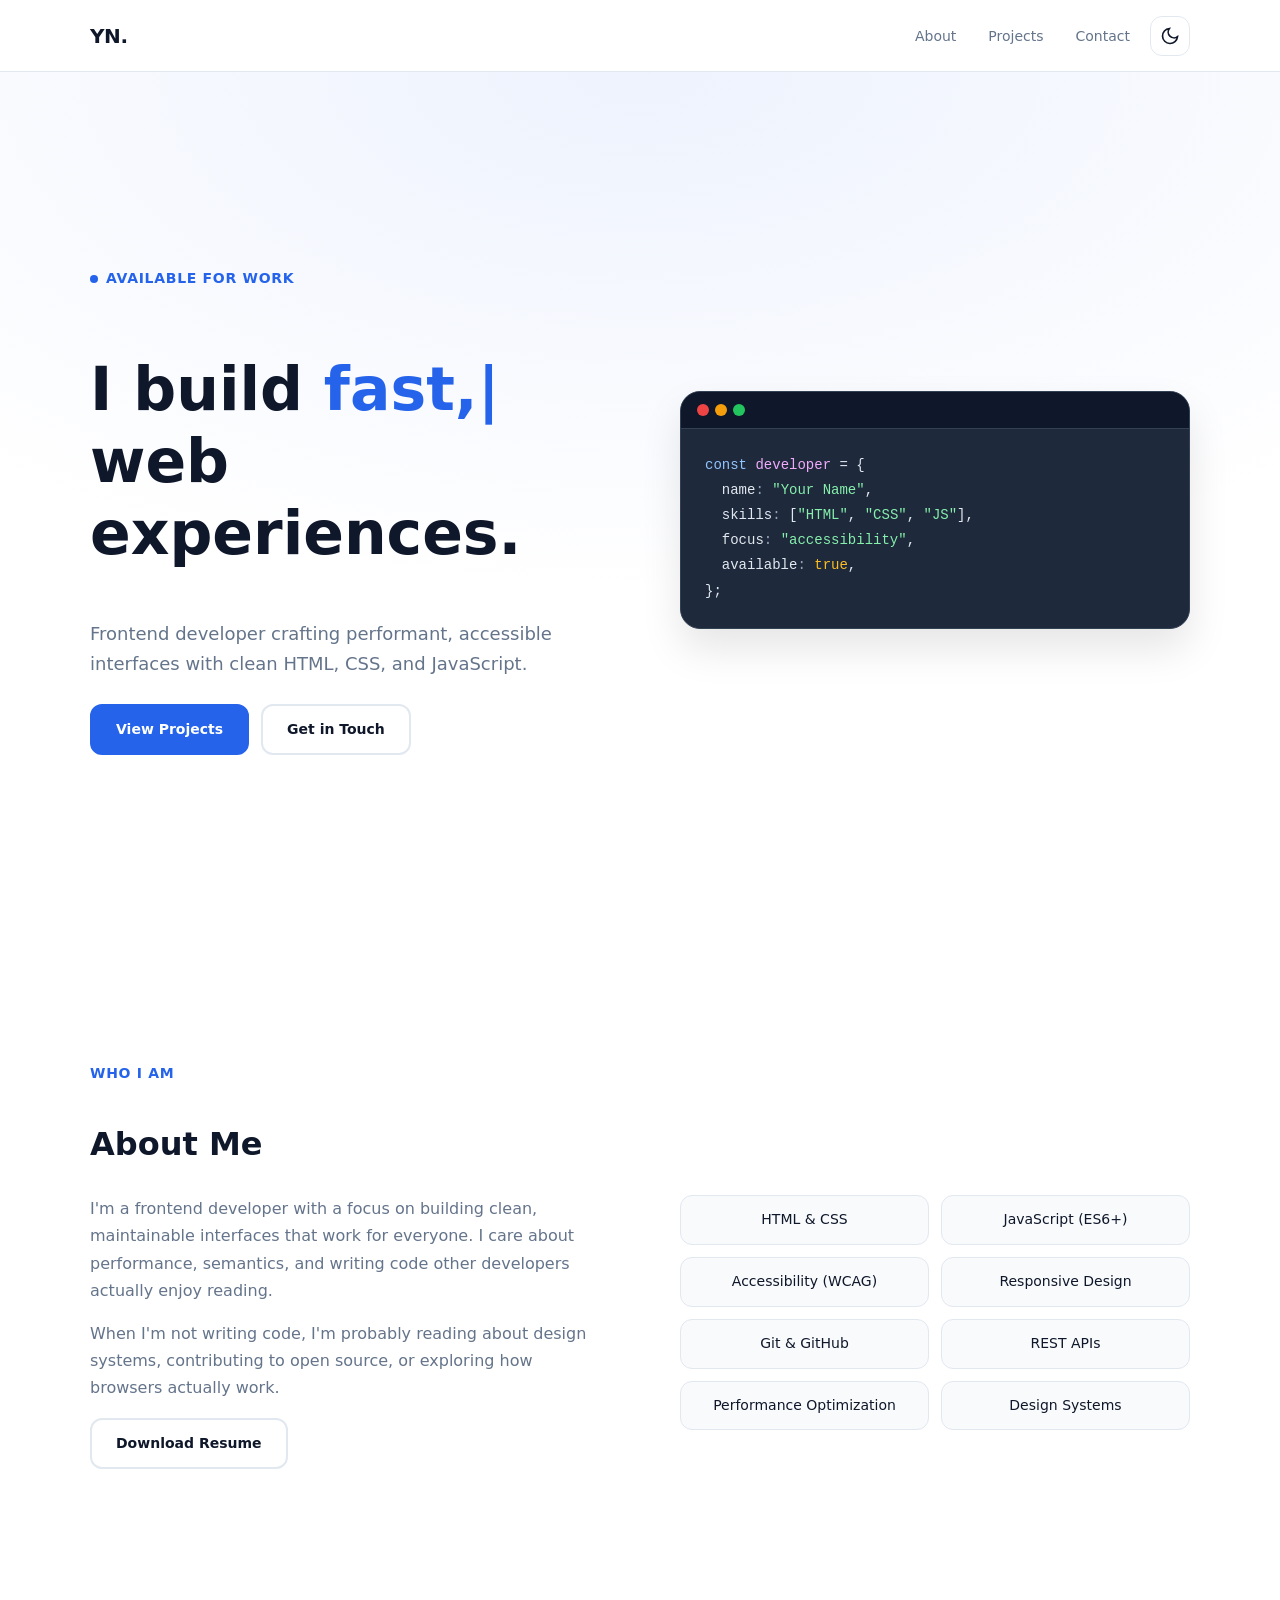
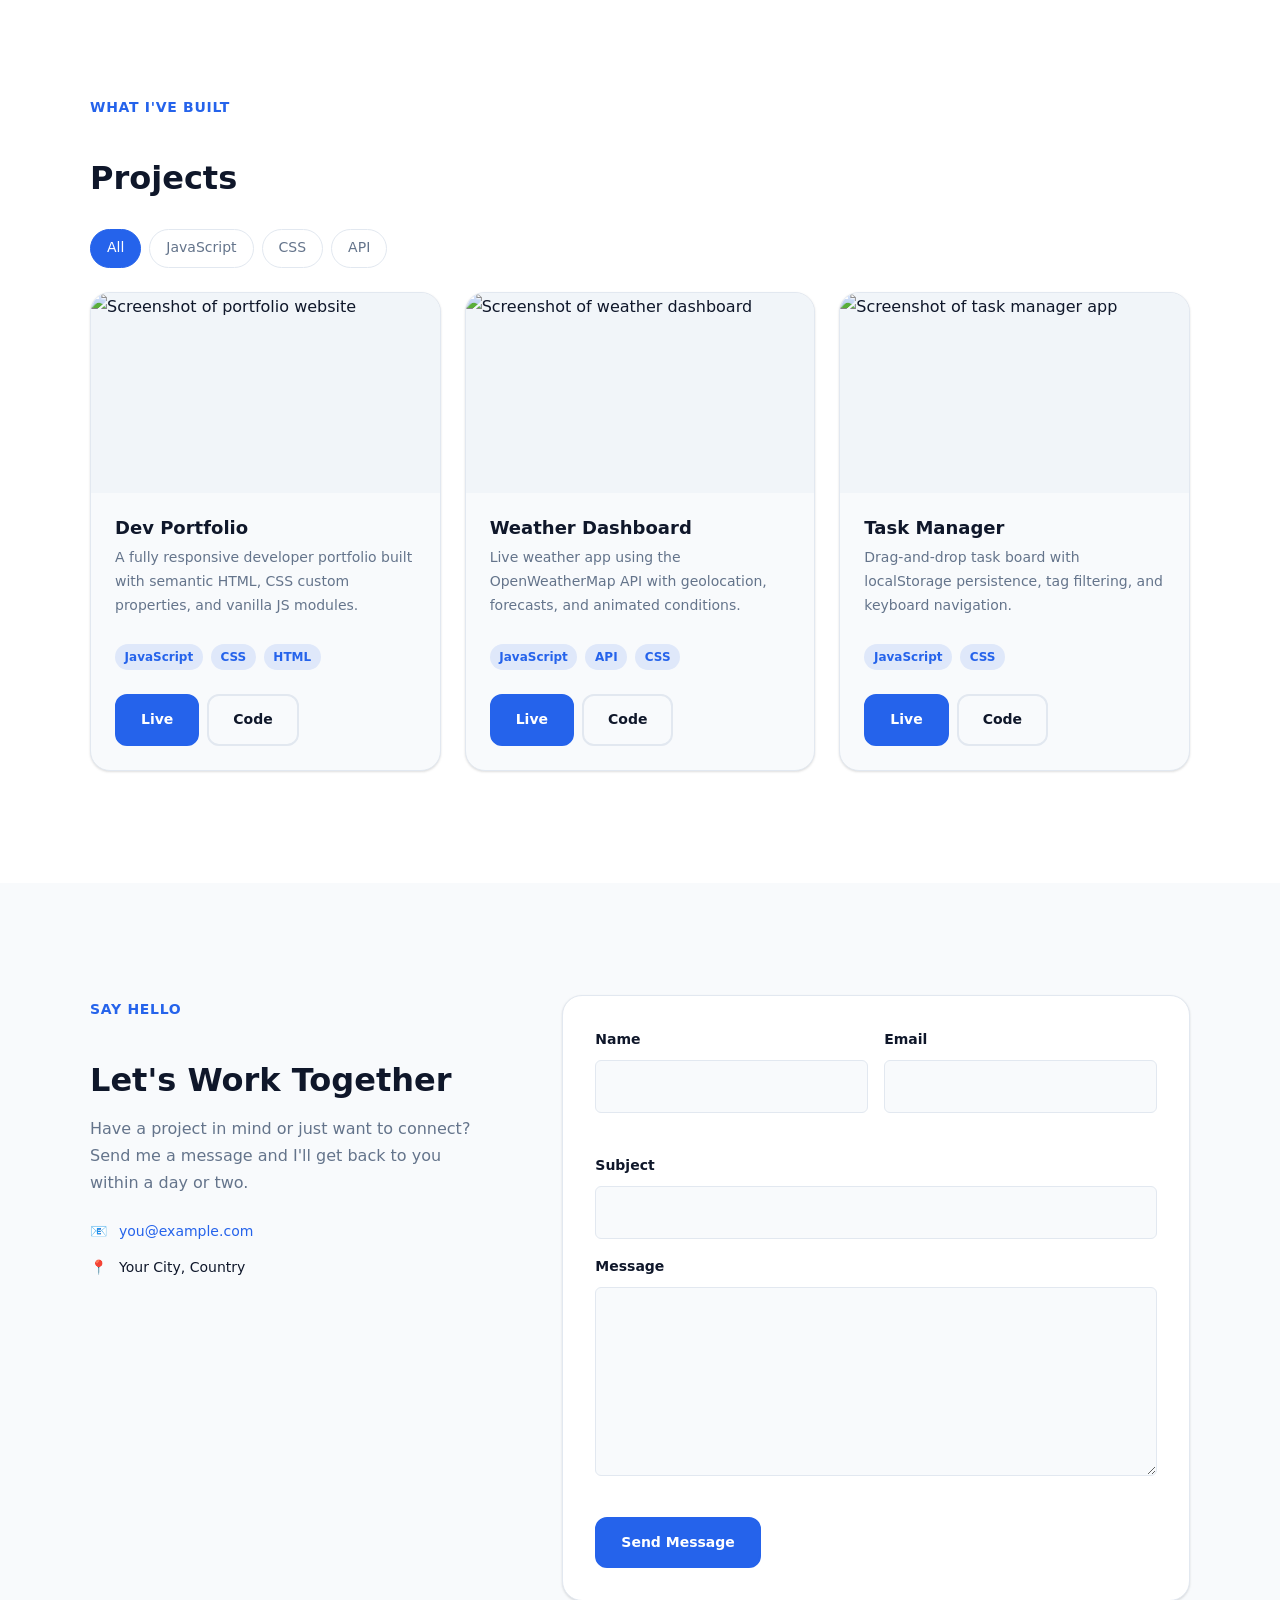
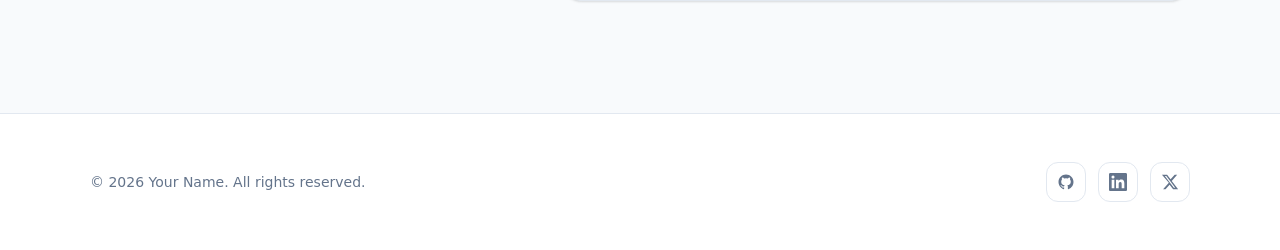
==== 01portfolio/index.html @ 72787cc3 "feat: add initial portfolio structure with layout, utilities, and components styles - Created layout" ====
<!doctype html>
<html lang="en" data-theme="light">
  <head>
    <meta charset="UTF-8" />
    <meta name="viewport" content="width=device-width, initial-scale=1.0" />

    <!-- SEO -->
    <title>Your Name | Frontend Developer</title>
    <meta
      name="description"
      content="Frontend developer portfolio — clean, accessible, and performant web experiences."
    />
    <link rel="canonical" href="[yourdomain.com](https://yourdomain.com)" />

    <!-- Open Graph -->
    <meta property="og:title" content="Your Name | Frontend Developer" />
    <meta
      property="og:description"
      content="Frontend developer building clean, fast, accessible interfaces."
    />
    <meta
      property="og:image"
      content="[yourdomain.com](https://yourdomain.com/assets/images/og-cover.jpg)"
    />
    <meta
      property="og:url"
      content="[yourdomain.com](https://yourdomain.com)"
    />
    <meta property="og:type" content="website" />

    <!-- Twitter Card -->
    <meta name="twitter:card" content="summary_large_image" />
    <meta name="twitter:creator" content="@yourhandle" />

    <!-- Performance -->
    <link
      rel="preconnect"
      href="[fonts.googleapis.com](https://fonts.googleapis.com)"
    />
    <link
      rel="preconnect"
      href="[fonts.gstatic.com](https://fonts.gstatic.com)"
      crossorigin
    />
    <link
      href="[fonts.googleapis.com](https://fonts.googleapis.com/css2?family=Inter:wght@400;500;600;700&display=swap)"
      rel="stylesheet"
    />

    <!-- Styles -->
    <link rel="stylesheet" href="css/base.css" />
    <link rel="stylesheet" href="css/layout.css" />
    <link rel="stylesheet" href="css/components.css" />
    <link rel="stylesheet" href="css/utilities.css" />
  </head>

  <body>
    <!-- Skip Link -->
    <a class="skip-link" href="#main-content">Skip to main content</a>

    <!-- ─── HEADER ─────────────────────────── -->
    <header class="site-header" id="site-header">
      <div class="container header-inner">
        <a href="#hero" class="logo" aria-label="Back to top">YN.</a>

        <nav class="site-nav" aria-label="Primary navigation">
          <ul id="nav-menu" class="nav-menu" role="list">
            <li><a href="#about" class="nav-link">About</a></li>
            <li><a href="#projects" class="nav-link">Projects</a></li>
            <li><a href="#contact" class="nav-link">Contact</a></li>
          </ul>

          <button
            id="theme-toggle"
            class="icon-btn"
            type="button"
            aria-label="Switch to dark mode"
            aria-pressed="false"
          >
            <svg
              class="icon icon-moon"
              aria-hidden="true"
              viewBox="0 0 24 24"
              fill="none"
              stroke="currentColor"
              stroke-width="2"
            >
              <path d="M21 12.79A9 9 0 1 1 11.21 3 7 7 0 0 0 21 12.79z" />
            </svg>
            <svg
              class="icon icon-sun"
              aria-hidden="true"
              viewBox="0 0 24 24"
              fill="none"
              stroke="currentColor"
              stroke-width="2"
            >
              <circle cx="12" cy="12" r="5" />
              <line x1="12" y1="1" x2="12" y2="3" />
              <line x1="12" y1="21" x2="12" y2="23" />
              <line x1="4.22" y1="4.22" x2="5.64" y2="5.64" />
              <line x1="18.36" y1="18.36" x2="19.78" y2="19.78" />
              <line x1="1" y1="12" x2="3" y2="12" />
              <line x1="21" y1="12" x2="23" y2="12" />
              <line x1="4.22" y1="19.78" x2="5.64" y2="18.36" />
              <line x1="18.36" y1="5.64" x2="19.78" y2="4.22" />
            </svg>
          </button>

          <button
            class="nav-toggle icon-btn"
            id="nav-toggle"
            type="button"
            aria-expanded="false"
            aria-controls="nav-drawer"
            aria-label="Open menu"
          >
            <svg
              class="icon"
              aria-hidden="true"
              viewBox="0 0 24 24"
              fill="none"
              stroke="currentColor"
              stroke-width="2"
            >
              <line x1="3" y1="6" x2="21" y2="6" />
              <line x1="3" y1="12" x2="21" y2="12" />
              <line x1="3" y1="18" x2="21" y2="18" />
            </svg>
          </button>
        </nav>
      </div>
    </header>

    <!-- Mobile nav drawer -->
    <div
      id="nav-drawer"
      class="nav-drawer"
      aria-hidden="true"
      role="dialog"
      aria-label="Mobile navigation"
    >
      <nav>
        <ul role="list">
          <li><a href="#about" class="drawer-link">About</a></li>
          <li><a href="#projects" class="drawer-link">Projects</a></li>
          <li><a href="#contact" class="drawer-link">Contact</a></li>
        </ul>
      </nav>
    </div>
    <div class="nav-overlay" id="nav-overlay" aria-hidden="true"></div>

    <!-- ─── MAIN ──────────────────────────── -->
    <main id="main-content">
      <!-- HERO -->
      <section id="hero" class="hero section" aria-labelledby="hero-title">
        <div class="container hero-layout">
          <div class="hero-text">
            <p class="eyebrow reveal">Available for work</p>
            <h1 id="hero-title" class="reveal">
              I build
              <span
                class="typewriter"
                aria-label="fast, accessible, beautiful"
              ></span>
              <br />web experiences.
            </h1>
            <p class="hero-sub reveal">
              Frontend developer crafting performant, accessible interfaces with
              clean HTML, CSS, and JavaScript.
            </p>
            <div class="hero-actions reveal">
              <a href="#projects" class="button">View Projects</a>
              <a href="#contact" class="button button-ghost">Get in Touch</a>
            </div>
          </div>
          <div class="hero-visual reveal" aria-hidden="true">
            <div class="code-card">
              <div class="code-card-dots">
                <span></span><span></span><span></span>
              </div>
              <pre><code><span class="c-key">const</span> <span class="c-var">developer</span> = {
  name<span class="c-punc">:</span> <span class="c-str">"Your Name"</span>,
  skills<span class="c-punc">:</span> [<span class="c-str">"HTML"</span>, <span class="c-str">"CSS"</span>, <span class="c-str">"JS"</span>],
  focus<span class="c-punc">:</span> <span class="c-str">"accessibility"</span>,
  available<span class="c-punc">:</span> <span class="c-bool">true</span>,
};</code></pre>
            </div>
          </div>
        </div>
      </section>

      <!-- ABOUT -->
      <section id="about" class="section about" aria-labelledby="about-title">
        <div class="container">
          <p class="section-eyebrow reveal">Who I am</p>
          <h2 id="about-title" class="reveal">About Me</h2>
          <div class="about-grid">
            <div class="about-bio reveal">
              <p>
                I'm a frontend developer with a focus on building clean,
                maintainable interfaces that work for everyone. I care about
                performance, semantics, and writing code other developers
                actually enjoy reading.
              </p>
              <p>
                When I'm not writing code, I'm probably reading about design
                systems, contributing to open source, or exploring how browsers
                actually work.
              </p>
              <a href="assets/resume.pdf" class="button button-ghost" download>
                Download Resume
              </a>
            </div>
            <ul class="skills-list reveal" aria-label="Skills">
              <li class="skill-item">HTML &amp; CSS</li>
              <li class="skill-item">JavaScript (ES6+)</li>
              <li class="skill-item">Accessibility (WCAG)</li>
              <li class="skill-item">Responsive Design</li>
              <li class="skill-item">Git &amp; GitHub</li>
              <li class="skill-item">REST APIs</li>
              <li class="skill-item">Performance Optimization</li>
              <li class="skill-item">Design Systems</li>
            </ul>
          </div>
        </div>
      </section>

      <!-- PROJECTS -->
      <section id="projects" class="section" aria-labelledby="projects-title">
        <div class="container">
          <p class="section-eyebrow reveal">What I've built</p>
          <h2 id="projects-title" class="reveal">Projects</h2>

          <!-- Filter bar -->
          <div
            class="filter-bar reveal"
            role="group"
            aria-label="Filter projects by technology"
          >
            <button class="filter-btn active" data-filter="all" type="button">
              All
            </button>
            <button class="filter-btn" data-filter="JavaScript" type="button">
              JavaScript
            </button>
            <button class="filter-btn" data-filter="CSS" type="button">
              CSS
            </button>
            <button class="filter-btn" data-filter="API" type="button">
              API
            </button>
          </div>

          <div
            id="projects-grid"
            class="projects-grid"
            role="list"
            aria-live="polite"
            aria-label="Projects list"
          ></div>
        </div>
      </section>

      <!-- CONTACT -->
      <section
        id="contact"
        class="section contact-section"
        aria-labelledby="contact-title"
      >
        <div class="container contact-grid">
          <div class="contact-intro reveal">
            <p class="section-eyebrow">Say hello</p>
            <h2 id="contact-title">Let's Work Together</h2>
            <p>
              Have a project in mind or just want to connect? Send me a message
              and I'll get back to you within a day or two.
            </p>
            <ul class="contact-details" aria-label="Contact information">
              <li>
                <span aria-hidden="true">📧</span>
                <a href="mailto:you@example.com">you@example.com</a>
              </li>
              <li>
                <span aria-hidden="true">📍</span>
                <span>Your City, Country</span>
              </li>
            </ul>
          </div>

          <form
            id="contact-form"
            class="contact-form reveal"
            novalidate
            aria-label="Send a message"
          >
            <div
              id="form-status"
              class="form-status"
              role="alert"
              aria-live="polite"
              aria-atomic="true"
            ></div>

            <div class="form-row">
              <div class="form-group">
                <label for="name">Name</label>
                <input
                  id="name"
                  name="name"
                  type="text"
                  autocomplete="name"
                  required
                  aria-required="true"
                  aria-describedby="name-error"
                />
                <span
                  class="field-error"
                  id="name-error"
                  aria-live="polite"
                ></span>
              </div>

              <div class="form-group">
                <label for="email">Email</label>
                <input
                  id="email"
                  name="email"
                  type="email"
                  autocomplete="email"
                  required
                  aria-required="true"
                  aria-describedby="email-error"
                />
                <span
                  class="field-error"
                  id="email-error"
                  aria-live="polite"
                ></span>
              </div>
            </div>

            <div class="form-group">
              <label for="subject">Subject</label>
              <input id="subject" name="subject" type="text" />
            </div>

            <div class="form-group">
              <label for="message">Message</label>
              <textarea
                id="message"
                name="message"
                rows="6"
                required
                aria-required="true"
                aria-describedby="message-error"
              ></textarea>
              <span
                class="field-error"
                id="message-error"
                aria-live="polite"
              ></span>
            </div>

            <button type="submit" class="button submit-btn">
              <span class="btn-label">Send Message</span>
              <span class="btn-loading" aria-hidden="true">Sending…</span>
            </button>
          </form>
        </div>
      </section>
    </main>

    <!-- ─── FOOTER ─────────────────────────── -->
    <footer class="site-footer">
      <div class="container footer-inner">
        <p class="footer-copy">
          &copy; <span id="year"></span> Your Name. All rights reserved.
        </p>
        <ul class="social-links" role="list" aria-label="Social links">
          <li>
            <a
              href="[github.com](https://github.com/yourname)"
              target="_blank"
              rel="noopener noreferrer"
              aria-label="GitHub profile"
            >
              <svg aria-hidden="true" viewBox="0 0 24 24" fill="currentColor">
                <path
                  d="M12 2C6.477 2 2 6.484 2 12.017c0 4.425 2.865 8.18 6.839 9.504.5.092.682-.217.682-.483 0-.237-.008-.868-.013-1.703-2.782.605-3.369-1.343-3.369-1.343-.454-1.158-1.11-1.466-1.11-1.466-.908-.62.069-.608.069-.608 1.003.07 1.531 1.032 1.531 1.032.892 1.53 2.341 1.088 2.91.832.092-.647.35-1.088.636-1.338-2.22-.253-4.555-1.113-4.555-4.951 0-1.093.39-1.988 1.029-2.688-.103-.253-.446-1.272.098-2.65 0 0 .84-.27 2.75 1.026A9.564 9.564 0 0 1 12 6.844a9.59 9.59 0 0 1 2.504.337c1.909-1.296 2.747-1.027 2.747-1.027.546 1.379.202 2.398.1 2.651.64.7 1.028 1.595 1.028 2.688 0 3.848-2.339 4.695-4.566 4.943.359.309.678.92.678 1.855 0 1.338-.012 2.419-.012 2.747 0 .268.18.58.688.482A10.02 10.02 0 0 0 22 12.017C22 6.484 17.522 2 12 2z"
                />
              </svg>
            </a>
          </li>
          <li>
            <a
              href="[linkedin.com](https://linkedin.com/in/yourname)"
              target="_blank"
              rel="noopener noreferrer"
              aria-label="LinkedIn profile"
            >
              <svg aria-hidden="true" viewBox="0 0 24 24" fill="currentColor">
                <path
                  d="M20.447 20.452h-3.554v-5.569c0-1.328-.027-3.037-1.852-3.037-1.853 0-2.136 1.445-2.136 2.939v5.667H9.351V9h3.414v1.561h.046c.477-.9 1.637-1.85 3.37-1.85 3.601 0 4.267 2.37 4.267 5.455v6.286zM5.337 7.433a2.062 2.062 0 0 1-2.063-2.065 2.064 2.064 0 1 1 2.063 2.065zm1.782 13.019H3.555V9h3.564v11.452zM22.225 0H1.771C.792 0 0 .774 0 1.729v20.542C0 23.227.792 24 1.771 24h20.451C23.2 24 24 23.227 24 22.271V1.729C24 .774 23.2 0 22.222 0h.003z"
                />
              </svg>
            </a>
          </li>
          <li>
            <a
              href="[twitter.com](https://twitter.com/yourhandle)"
              target="_blank"
              rel="noopener noreferrer"
              aria-label="Twitter profile"
            >
              <svg aria-hidden="true" viewBox="0 0 24 24" fill="currentColor">
                <path
                  d="M18.244 2.25h3.308l-7.227 8.26 8.502 11.24H16.17l-4.714-6.231-5.401 6.231H2.748l7.73-8.835L1.254 2.25H8.08l4.713 6.231zm-1.161 17.52h1.833L7.084 4.126H5.117z"
                />
              </svg>
            </a>
          </li>
        </ul>
      </div>
    </footer>

    <!-- JS as modules -->
    <script type="module" src="js/app.js"></script>
  </body>
</html>
---- 01portfolio/css/base.css ----
:root {
  /* Colors */
  --color-bg: #ffffff;
  --color-surface: #f8fafc;
  --color-surface-raised: #f1f5f9;
  --color-border: #e2e8f0;
  --color-text: #0f172a;
  --color-text-muted: #64748b;
  --color-primary: #2563eb;
  --color-primary-hover: #1d4ed8;

  /* Dark mode */
  --color-bg-dark: #0f172a;
  --color-surface-dark: #1e293b;
  --color-surface-raised-dark: #334155;
  --color-border-dark: #334155;
  --color-text-dark: #f1f5f9;
  --color-text-muted-dark: #94a3b8;
  --color-primary-dark: #60a5fa;
  --color-primary-hover-dark: #93c5fd;

  /* Spacing scale */
  --sp-1: 0.25rem;
  --sp-2: 0.5rem;
  --sp-3: 0.75rem;
  --sp-4: 1rem;
  --sp-5: 1.5rem;
  --sp-6: 2rem;
  --sp-8: 3rem;
  --sp-10: 5rem;
  --sp-12: 7rem;

  /* Typography */
  --font-sans: "Inter", system-ui, sans-serif;
  --text-sm: 0.875rem;
  --text-base: 1rem;
  --text-lg: 1.125rem;
  --text-xl: 1.25rem;
  --text-2xl: 1.5rem;
  --text-3xl: 2rem;
  --text-4xl: 2.75rem;
  --text-5xl: 3.75rem;

  /* Radii */
  --radius-sm: 0.375rem;
  --radius-md: 0.75rem;
  --radius-lg: 1.25rem;
  --radius-full: 9999px;

  /* Shadows */
  --shadow-sm: 0 1px 3px rgba(0, 0, 0, 0.08), 0 1px 2px rgba(0, 0, 0, 0.06);
  --shadow-md: 0 4px 12px rgba(0, 0, 0, 0.08), 0 2px 4px rgba(0, 0, 0, 0.05);
  --shadow-lg: 0 20px 40px rgba(0, 0, 0, 0.1);

  /* Transitions */
  --ease: cubic-bezier(0.4, 0, 0.2, 1);
  --t-fast: 150ms var(--ease);
  --t-base: 250ms var(--ease);
  --t-slow: 400ms var(--ease);

  /* Layout */
  --container: 1100px;
  --header-height: 4.5rem;
}

/* ─── DARK THEME ────────────────────────── */
[data-theme="dark"] {
  --color-bg: var(--color-bg-dark);
  --color-surface: var(--color-surface-dark);
  --color-surface-raised: var(--color-surface-raised-dark);
  --color-border: var(--color-border-dark);
  --color-text: var(--color-text-dark);
  --color-text-muted: var(--color-text-muted-dark);
  --color-primary: var(--color-primary-dark);
  --color-primary-hover: var(--color-primary-hover-dark);

  --shadow-sm: 0 1px 3px rgba(0, 0, 0, 0.3);
  --shadow-md: 0 4px 12px rgba(0, 0, 0, 0.3);
  --shadow-lg: 0 20px 40px rgba(0, 0, 0, 0.4);
}

/* ─── RESET ─────────────────────────────── */
*,
*::before,
*::after {
  box-sizing: border-box;
}

html {
  scroll-behavior: smooth;
  -webkit-text-size-adjust: 100%;
}

body {
  margin: 0;
  font-family: var(--font-sans);
  font-size: var(--text-base);
  line-height: 1.7;
  background: var(--color-bg);
  color: var(--color-text);
  transition:
    background var(--t-base),
    color var(--t-base);
}

h1,
h2,
h3,
h4 {
  line-height: 1.2;
  font-weight: 700;
  color: var(--color-text);
}

h1 {
  font-size: clamp(2.25rem, 5vw, var(--text-5xl));
}
h2 {
  font-size: clamp(1.75rem, 3.5vw, var(--text-3xl));
  margin-bottom: var(--sp-6);
}
h3 {
  font-size: var(--text-xl);
}

p {
  color: var(--color-text-muted);
  margin-top: 0;
}

a {
  color: inherit;
}
img {
  display: block;
  max-width: 100%;
}

button,
input,
textarea,
select {
  font: inherit;
}

:focus-visible {
  outline: 2px solid var(--color-primary);
  outline-offset: 3px;
  border-radius: 2px;
}

/* ─── REDUCED MOTION ────────────────────── */
@media (prefers-reduced-motion: reduce) {
  html {
    scroll-behavior: auto;
  }
  *,
  *::before,
  *::after {
    animation-duration: 0.01ms !important;
    animation-iteration-count: 1 !important;
    transition-duration: 0.01ms !important;
  }
}
---- 01portfolio/css/layout.css ----
.container {
  width: min(100% - 2rem, var(--container));
  margin-inline: auto;
}

.section {
  padding: var(--sp-12) 0;
}

/* ─── HEADER ──────────────────────────── */
.site-header {
  position: sticky;
  top: 0;
  z-index: 100;
  height: var(--header-height);
  background: color-mix(in srgb, var(--color-bg) 85%, transparent);
  backdrop-filter: blur(16px);
  -webkit-backdrop-filter: blur(16px);
  border-bottom: 1px solid var(--color-border);
  transition:
    background var(--t-base),
    border-color var(--t-base);
}

.site-header.scrolled {
  box-shadow: var(--shadow-sm);
}

.header-inner {
  display: flex;
  align-items: center;
  justify-content: space-between;
  height: 100%;
  gap: var(--sp-4);
}

/* ─── HERO ────────────────────────────── */
.hero {
  min-height: calc(100svh - var(--header-height));
  display: grid;
  align-items: center;
  background: radial-gradient(
    ellipse 80% 60% at 50% 0%,
    color-mix(in srgb, var(--color-primary) 8%, transparent),
    transparent
  );
}

.hero-layout {
  display: grid;
  grid-template-columns: 1fr 1fr;
  align-items: center;
  gap: var(--sp-10);
  padding-block: var(--sp-10);
}

@media (max-width: 780px) {
  .hero-layout {
    grid-template-columns: 1fr;
  }
  .hero-visual {
    display: none;
  }
}

/* ─── ABOUT ───────────────────────────── */
.about-grid {
  display: grid;
  grid-template-columns: 1fr 1fr;
  gap: var(--sp-10);
  align-items: start;
}

@media (max-width: 700px) {
  .about-grid {
    grid-template-columns: 1fr;
  }
}

/* ─── PROJECTS ────────────────────────── */
.projects-grid {
  display: grid;
  grid-template-columns: repeat(3, 1fr);
  gap: var(--sp-5);
  margin-top: var(--sp-5);
}

@media (max-width: 960px) {
  .projects-grid {
    grid-template-columns: repeat(2, 1fr);
  }
}

@media (max-width: 580px) {
  .projects-grid {
    grid-template-columns: 1fr;
  }
}

/* ─── CONTACT ─────────────────────────── */
.contact-section {
  background: var(--color-surface);
}

.contact-grid {
  display: grid;
  grid-template-columns: 1fr 1.6fr;
  gap: var(--sp-10);
  align-items: start;
}

@media (max-width: 760px) {
  .contact-grid {
    grid-template-columns: 1fr;
  }
}

/* ─── FOOTER ──────────────────────────── */
.site-footer {
  padding: var(--sp-8) 0;
  border-top: 1px solid var(--color-border);
}

.footer-inner {
  display: flex;
  align-items: center;
  justify-content: space-between;
  flex-wrap: wrap;
  gap: var(--sp-4);
}

@media (max-width: 500px) {
  .footer-inner {
    flex-direction: column;
    text-align: center;
  }
}
---- 01portfolio/css/components.css ----
/* ─── LOGO ────────────────────────────── */
.logo {
  font-size: var(--text-xl);
  font-weight: 800;
  letter-spacing: -0.02em;
  text-decoration: none;
  color: var(--color-text);
}

/* ─── NAV ─────────────────────────────── */
.site-nav {
  display: flex;
  align-items: center;
  gap: var(--sp-2);
}

.nav-menu {
  display: flex;
  align-items: center;
  gap: var(--sp-2);
  list-style: none;
  margin: 0;
  padding: 0;
}

.nav-link {
  position: relative;
  padding: var(--sp-2) var(--sp-3);
  font-size: var(--text-sm);
  font-weight: 500;
  color: var(--color-text-muted);
  text-decoration: none;
  border-radius: var(--radius-sm);
  transition: color var(--t-fast);
}

.nav-link::after {
  content: "";
  position: absolute;
  bottom: 0;
  left: var(--sp-3);
  right: var(--sp-3);
  height: 2px;
  background: var(--color-primary);
  border-radius: 2px;
  transform: scaleX(0);
  transition: transform var(--t-base);
}

.nav-link:hover {
  color: var(--color-text);
}
.nav-link.is-active {
  color: var(--color-primary);
}
.nav-link.is-active::after {
  transform: scaleX(1);
}

.icon-btn {
  display: inline-flex;
  align-items: center;
  justify-content: center;
  width: 2.5rem;
  height: 2.5rem;
  border: 1px solid var(--color-border);
  border-radius: var(--radius-md);
  background: transparent;
  color: var(--color-text);
  cursor: pointer;
  transition:
    background var(--t-fast),
    border-color var(--t-fast);
}

.icon-btn:hover {
  background: var(--color-surface);
}

.icon {
  width: 1.25rem;
  height: 1.25rem;
}

/* Theme icons */
.icon-sun {
  display: none;
}
[data-theme="dark"] .icon-sun {
  display: block;
}
[data-theme="dark"] .icon-moon {
  display: none;
}

/* Mobile hamburger — hidden on desktop */
.nav-toggle {
  display: none;
}

@media (max-width: 700px) {
  .nav-menu {
    display: none;
  }
  .nav-toggle {
    display: inline-flex;
  }
}

/* ─── MOBILE DRAWER ───────────────────── */
.nav-drawer {
  position: fixed;
  inset: 0 0 0 auto;
  z-index: 200;
  width: min(75vw, 300px);
  background: var(--color-bg);
  border-left: 1px solid var(--color-border);
  padding: var(--sp-8) var(--sp-6);
  transform: translateX(100%);
  transition: transform var(--t-slow);
  overflow-y: auto;
}

.nav-drawer.is-open {
  transform: translateX(0);
  box-shadow: var(--shadow-lg);
}

.nav-drawer ul {
  list-style: none;
  margin: 0;
  padding: 0;
  display: flex;
  flex-direction: column;
  gap: var(--sp-2);
}

.drawer-link {
  display: block;
  padding: var(--sp-3) var(--sp-4);
  font-size: var(--text-lg);
  font-weight: 500;
  text-decoration: none;
  border-radius: var(--radius-md);
  color: var(--color-text-muted);
  transition:
    background var(--t-fast),
    color var(--t-fast);
}

.drawer-link:hover {
  background: var(--color-surface);
  color: var(--color-text);
}

.nav-overlay {
  position: fixed;
  inset: 0;
  z-index: 150;
  background: rgba(0, 0, 0, 0.5);
  opacity: 0;
  pointer-events: none;
  transition: opacity var(--t-slow);
  backdrop-filter: blur(2px);
}

.nav-overlay.is-visible {
  opacity: 1;
  pointer-events: all;
}

/* ─── BUTTONS ─────────────────────────── */
.button {
  display: inline-flex;
  align-items: center;
  gap: var(--sp-2);
  padding: 0.75rem 1.5rem;
  font-size: var(--text-sm);
  font-weight: 600;
  background: var(--color-primary);
  color: #fff;
  text-decoration: none;
  border: 2px solid var(--color-primary);
  border-radius: var(--radius-md);
  cursor: pointer;
  transition:
    background var(--t-fast),
    transform var(--t-fast),
    box-shadow var(--t-fast);
  white-space: nowrap;
}

.button:hover {
  background: var(--color-primary-hover);
  border-color: var(--color-primary-hover);
  transform: translateY(-1px);
  box-shadow: 0 4px 12px
    color-mix(in srgb, var(--color-primary) 40%, transparent);
}

.button-ghost {
  background: transparent;
  color: var(--color-text);
  border-color: var(--color-border);
}

.button-ghost:hover {
  background: var(--color-surface);
  border-color: var(--color-text-muted);
  box-shadow: none;
}

/* ─── HERO CONTENT ────────────────────── */
.eyebrow,
.section-eyebrow {
  display: inline-flex;
  align-items: center;
  gap: var(--sp-2);
  font-size: var(--text-sm);
  font-weight: 600;
  letter-spacing: 0.05em;
  text-transform: uppercase;
  color: var(--color-primary);
  margin-bottom: var(--sp-3);
}

.eyebrow::before {
  content: "";
  display: inline-block;
  width: 8px;
  height: 8px;
  background: var(--color-primary);
  border-radius: 50%;
  animation: pulse 2s infinite;
}

@keyframes pulse {
  0%,
  100% {
    opacity: 1;
    transform: scale(1);
  }
  50% {
    opacity: 0.5;
    transform: scale(0.7);
  }
}

.hero-sub {
  font-size: var(--text-lg);
  max-width: 480px;
  margin-block: var(--sp-5);
}

.hero-actions {
  display: flex;
  gap: var(--sp-3);
  flex-wrap: wrap;
}

/* Code card */
.code-card {
  background: #1e293b;
  border-radius: var(--radius-lg);
  overflow: hidden;
  box-shadow: var(--shadow-lg);
  font-size: var(--text-sm);
  border: 1px solid #334155;
}

.code-card-dots {
  display: flex;
  gap: 6px;
  padding: var(--sp-3) var(--sp-4);
  background: #0f172a;
  border-bottom: 1px solid #334155;
}

.code-card-dots span {
  width: 12px;
  height: 12px;
  border-radius: 50%;
  background: #334155;
}

.code-card-dots span:nth-child(1) {
  background: #ef4444;
}
.code-card-dots span:nth-child(2) {
  background: #f59e0b;
}
.code-card-dots span:nth-child(3) {
  background: #22c55e;
}

.code-card pre {
  margin: 0;
  padding: var(--sp-5);
  color: #e2e8f0;
  line-height: 1.8;
  overflow-x: auto;
}

.c-key {
  color: #93c5fd;
}
.c-var {
  color: #f0abfc;
}
.c-str {
  color: #86efac;
}
.c-punc {
  color: #94a3b8;
}
.c-bool {
  color: #fbbf24;
}

/* ─── SKILLS ──────────────────────────── */
.skills-list {
  list-style: none;
  margin: 0;
  padding: 0;
  display: grid;
  grid-template-columns: 1fr 1fr;
  gap: var(--sp-3);
}

.skill-item {
  padding: var(--sp-3) var(--sp-4);
  background: var(--color-surface);
  border: 1px solid var(--color-border);
  border-radius: var(--radius-md);
  font-size: var(--text-sm);
  font-weight: 500;
  text-align: center;
  color: var(--color-text);
  transition:
    border-color var(--t-fast),
    background var(--t-fast);
}

.skill-item:hover {
  border-color: var(--color-primary);
  background: color-mix(in srgb, var(--color-primary) 6%, var(--color-surface));
}

/* ─── PROJECT FILTER ──────────────────── */
.filter-bar {
  display: flex;
  gap: var(--sp-2);
  flex-wrap: wrap;
  margin-bottom: var(--sp-5);
}

.filter-btn {
  padding: 0.4rem 1rem;
  font-size: var(--text-sm);
  font-weight: 500;
  background: transparent;
  border: 1px solid var(--color-border);
  border-radius: var(--radius-full);
  color: var(--color-text-muted);
  cursor: pointer;
  transition: all var(--t-fast);
}

.filter-btn:hover {
  border-color: var(--color-primary);
  color: var(--color-primary);
}

.filter-btn.active {
  background: var(--color-primary);
  border-color: var(--color-primary);
  color: #fff;
}

/* ─── PROJECT CARD ────────────────────── */
.project-card {
  display: flex;
  flex-direction: column;
  background: var(--color-surface);
  border: 1px solid var(--color-border);
  border-radius: var(--radius-lg);
  overflow: hidden;
  box-shadow: var(--shadow-sm);
  transition:
    transform var(--t-base),
    box-shadow var(--t-base);
}

.project-card:hover {
  transform: translateY(-5px);
  box-shadow: var(--shadow-md);
}

.project-card[data-hidden] {
  display: none;
}

.project-card img {
  width: 100%;
  height: 200px;
  object-fit: cover;
  background: var(--color-surface-raised);
}

.project-card-content {
  display: flex;
  flex-direction: column;
  flex: 1;
  padding: var(--sp-5);
}

.project-card h3 {
  margin: 0 0 var(--sp-2);
  font-size: var(--text-lg);
}

.project-card p {
  font-size: var(--text-sm);
  flex: 1;
}

.project-tags {
  display: flex;
  flex-wrap: wrap;
  gap: var(--sp-2);
  margin: var(--sp-3) 0;
}

.tag {
  padding: 0.2rem 0.6rem;
  font-size: 0.75rem;
  font-weight: 600;
  background: color-mix(
    in srgb,
    var(--color-primary) 12%,
    var(--color-surface)
  );
  color: var(--color-primary);
  border-radius: var(--radius-full);
}

.project-links {
  display: flex;
  gap: var(--sp-2);
  margin-top: var(--sp-3);
}

/* ─── CONTACT ─────────────────────────── */
.contact-intro h2 {
  margin-bottom: var(--sp-4);
}

.contact-details {
  list-style: none;
  padding: 0;
  margin-top: var(--sp-5);
  display: flex;
  flex-direction: column;
  gap: var(--sp-3);
}

.contact-details li {
  display: flex;
  align-items: center;
  gap: var(--sp-3);
  font-size: var(--text-sm);
}

.contact-details a {
  color: var(--color-primary);
  text-decoration: none;
}

/* ─── FORM ────────────────────────────── */
.contact-form {
  display: grid;
  gap: var(--sp-4);
  background: var(--color-bg);
  border: 1px solid var(--color-border);
  border-radius: var(--radius-lg);
  padding: var(--sp-6);
  box-shadow: var(--shadow-sm);
}

.form-row {
  display: grid;
  grid-template-columns: 1fr 1fr;
  gap: var(--sp-4);
}

@media (max-width: 500px) {
  .form-row {
    grid-template-columns: 1fr;
  }
}

.form-group {
  display: grid;
  gap: var(--sp-2);
}

.form-group label {
  font-size: var(--text-sm);
  font-weight: 600;
  color: var(--color-text);
}

input,
textarea {
  width: 100%;
  padding: 0.75rem 1rem;
  background: var(--color-surface);
  color: var(--color-text);
  border: 1px solid var(--color-border);
  border-radius: var(--radius-sm);
  transition:
    border-color var(--t-fast),
    box-shadow var(--t-fast);
}

input:focus,
textarea:focus {
  outline: none;
  border-color: var(--color-primary);
  box-shadow: 0 0 0 3px
    color-mix(in srgb, var(--color-primary) 20%, transparent);
}

input.invalid,
textarea.invalid {
  border-color: #ef4444;
  box-shadow: 0 0 0 3px rgba(239, 68, 68, 0.15);
}

.field-error {
  font-size: var(--text-sm);
  color: #ef4444;
  min-height: 1.2em;
}

.form-status {
  padding: var(--sp-3) var(--sp-4);
  border-radius: var(--radius-sm);
  font-size: var(--text-sm);
  font-weight: 500;
}

.form-status.success {
  background: #dcfce7;
  color: #166534;
  border: 1px solid #86efac;
}

.form-status.error {
  background: #fee2e2;
  color: #991b1b;
  border: 1px solid #fca5a5;
}

.form-status:empty {
  display: none;
}

.submit-btn {
  position: relative;
  justify-self: start;
}
.btn-loading {
  display: none;
}
.submit-btn.loading .btn-label {
  display: none;
}
.submit-btn.loading .btn-loading {
  display: inline;
}

/* ─── SOCIAL FOOTER ───────────────────── */
.footer-copy {
  font-size: var(--text-sm);
  color: var(--color-text-muted);
  margin: 0;
}

.social-links {
  display: flex;
  gap: var(--sp-3);
  list-style: none;
  padding: 0;
  margin: 0;
}

.social-links a {
  display: flex;
  align-items: center;
  justify-content: center;
  width: 2.5rem;
  height: 2.5rem;
  border: 1px solid var(--color-border);
  border-radius: var(--radius-md);
  color: var(--color-text-muted);
  text-decoration: none;
  transition:
    color var(--t-fast),
    border-color var(--t-fast),
    background var(--t-fast);
}

.social-links a:hover {
  color: var(--color-text);
  border-color: var(--color-text-muted);
  background: var(--color-surface);
}

.social-links svg {
  width: 1.125rem;
  height: 1.125rem;
}

/* ─── TYPEWRITER ──────────────────────── */
.typewriter {
  color: var(--color-primary);
}

.typewriter::after {
  content: "|";
  animation: blink 0.8s infinite;
}

@keyframes blink {
  0%,
  100% {
    opacity: 1;
  }
  50% {
    opacity: 0;
  }
}
---- 01portfolio/css/utilities.css ----
/* ─── SKIP LINK ───────────────────────── */
.skip-link {
  position: absolute;
  top: -4rem;
  left: 1rem;
  z-index: 999;
  padding: 0.75rem 1.25rem;
  background: var(--color-primary);
  color: #fff;
  font-weight: 600;
  border-radius: var(--radius-md);
  text-decoration: none;
  transition: top var(--t-fast);
}

.skip-link:focus {
  top: 1rem;
}

/* ─── VISUALLY HIDDEN ─────────────────── */
.visually-hidden {
  position: absolute;
  width: 1px;
  height: 1px;
  padding: 0;
  margin: -1px;
  overflow: hidden;
  clip: rect(0 0 0 0);
  white-space: nowrap;
  border: 0;
}

/* ─── SCROLL ANIMATIONS ───────────────── */
.reveal {
  opacity: 0;
  transform: translateY(24px);
  transition:
    opacity var(--t-slow),
    transform var(--t-slow);
}

.reveal.is-visible {
  opacity: 1;
  transform: none;
}
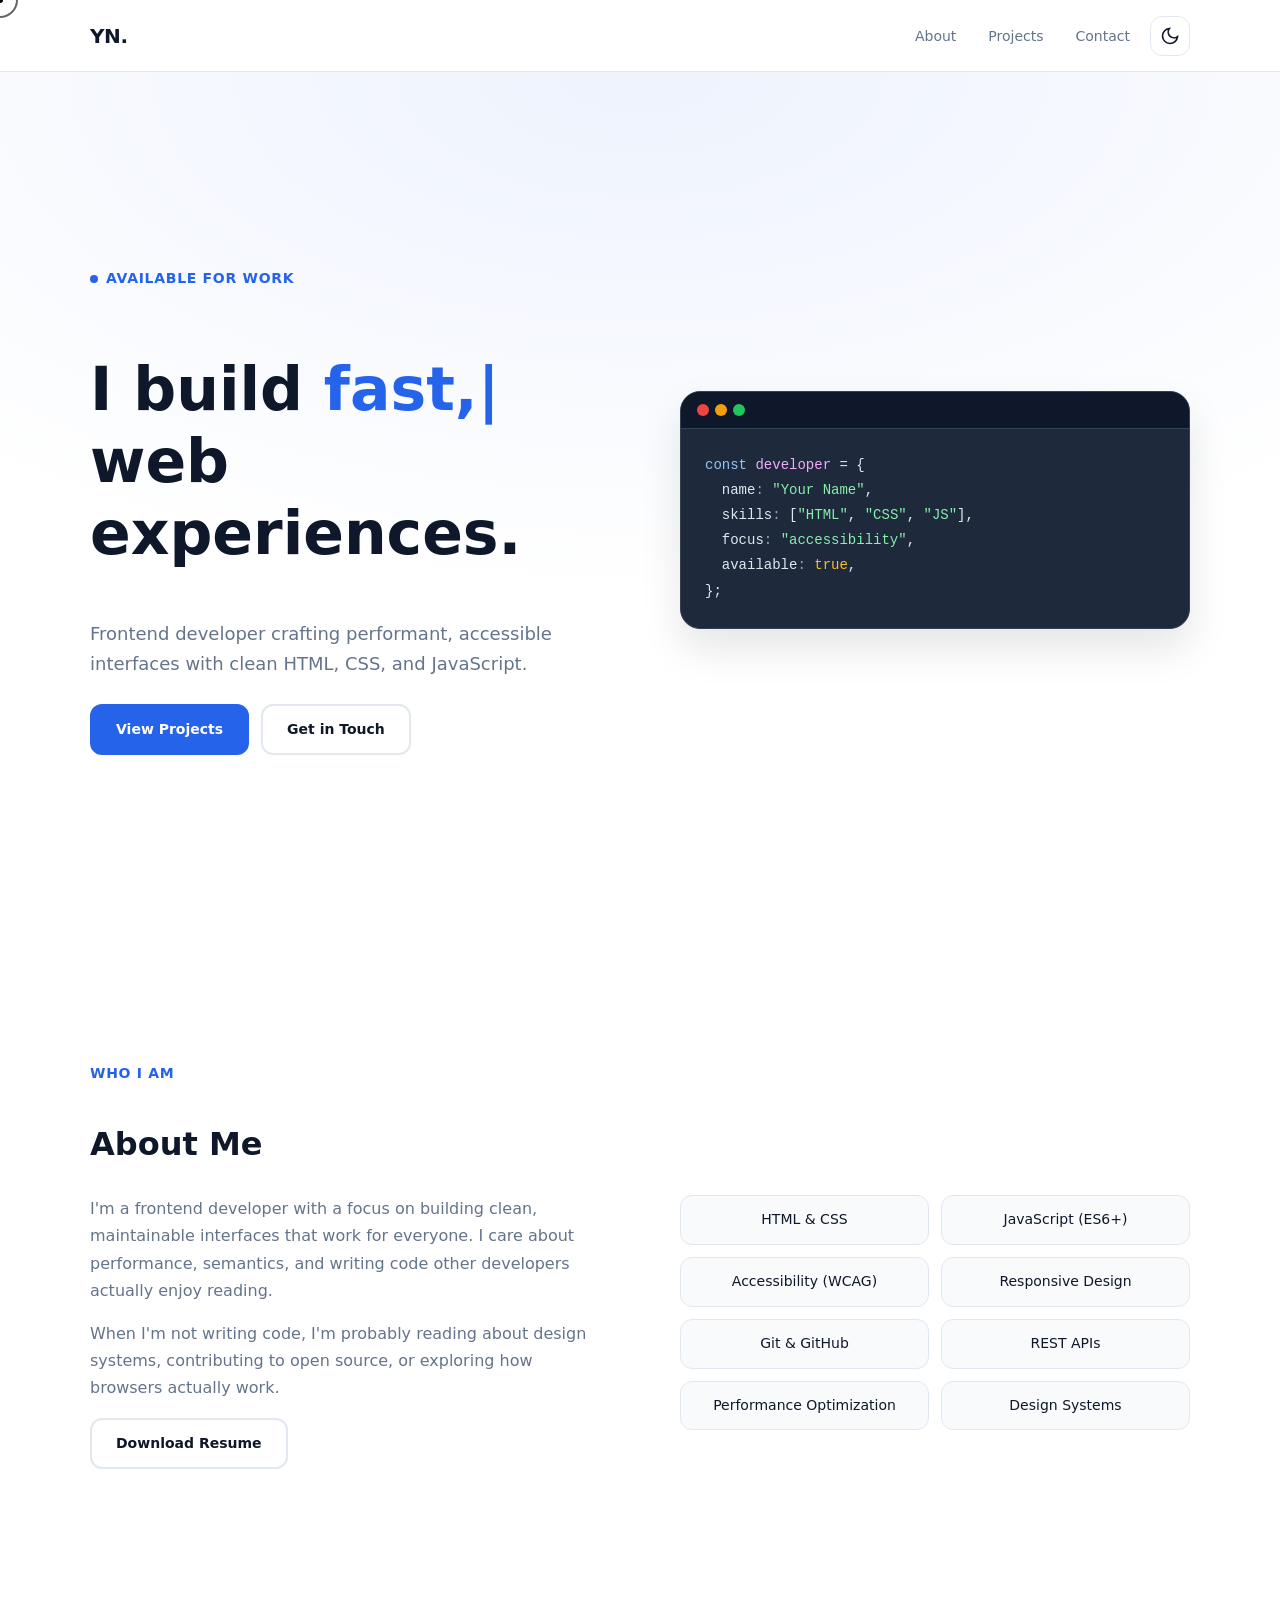
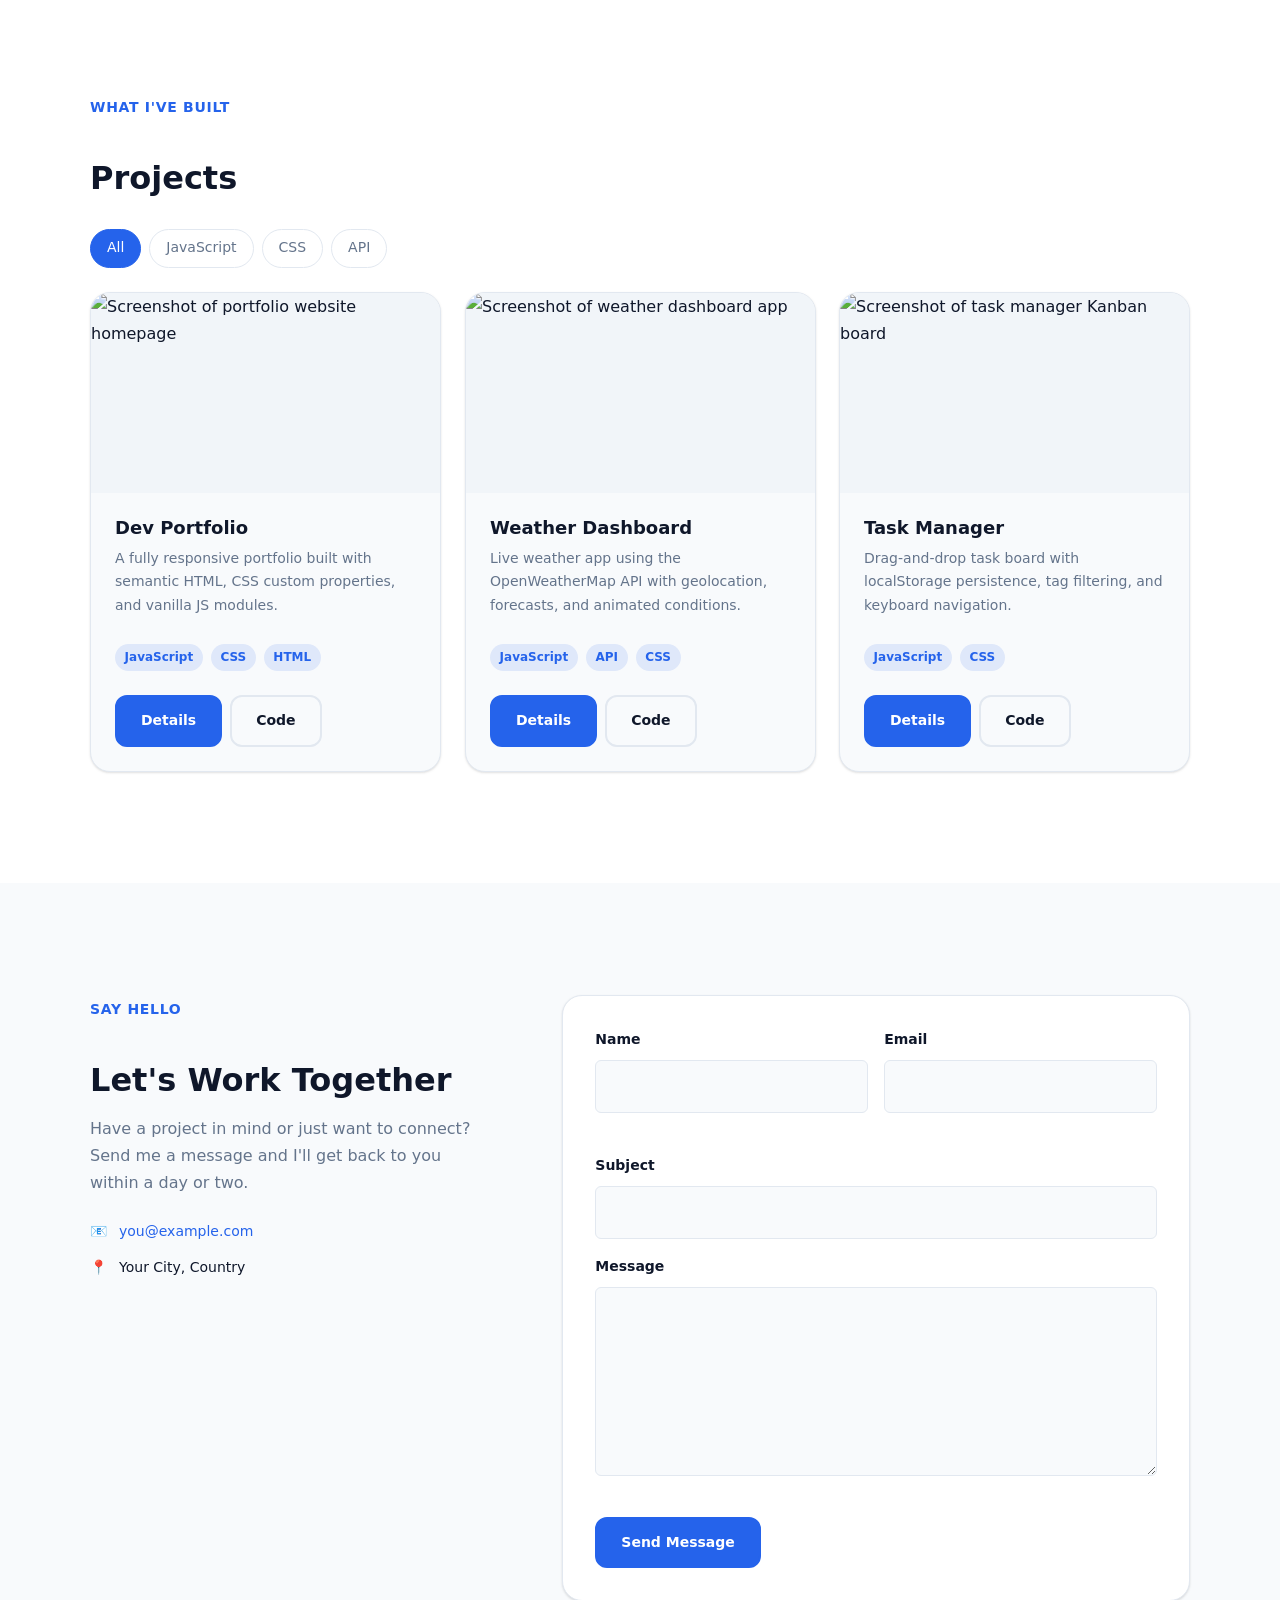
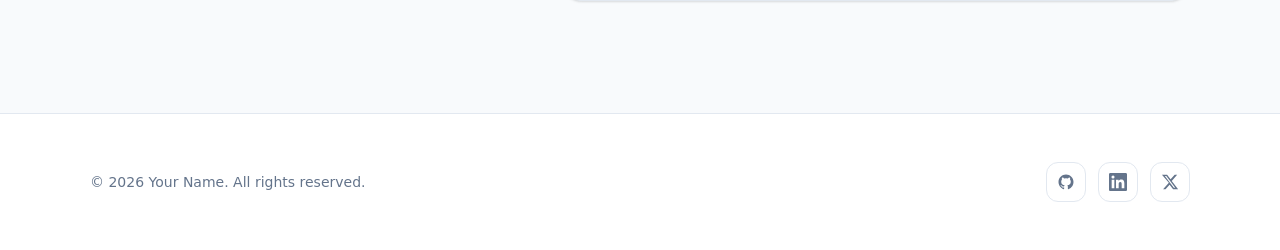
==== commit 2b951239: "feat: implement custom cursor, scroll progress bar, and command palette; enhance project modal and a" ====
--- a/01portfolio/index.html
+++ b/01portfolio/index.html
@@ -52,11 +52,31 @@
     <link rel="stylesheet" href="css/layout.css" />
     <link rel="stylesheet" href="css/components.css" />
     <link rel="stylesheet" href="css/utilities.css" />
+    <link rel="stylesheet" href="css/cursor.css" />
+    <link rel="stylesheet" href="css/print.css" media="print" />
   </head>
 
   <body>
     <!-- Skip Link -->
     <a class="skip-link" href="#main-content">Skip to main content</a>
+
+    <!-- Custom cursor — place right after <body> opens -->
+    <div id="cursor" class="cursor" aria-hidden="true">
+      <div class="cursor-dot"></div>
+      <div class="cursor-ring"></div>
+    </div>
+    <!-- Scroll progress bar — place right after cursor div -->
+    <div
+      id="scroll-progress"
+      class="scroll-progress"
+      role="progressbar"
+      aria-label="Page scroll progress"
+      aria-valuenow="0"
+      aria-valuemin="0"
+      aria-valuemax="100"
+    ></div>
+    <!-- Grain overlay — place right after scroll-progress div -->
+    <div class="grain" aria-hidden="true"></div>
 
     <!-- ─── HEADER ─────────────────────────── -->
     <header class="site-header" id="site-header">
@@ -426,5 +446,81 @@
 
     <!-- JS as modules -->
     <script type="module" src="js/app.js"></script>
+    <div
+      id="command-palette"
+      class="command-palette"
+      role="dialog"
+      aria-modal="true"
+      aria-label="Command palette"
+      aria-hidden="true"
+    >
+      <div class="command-backdrop" id="command-backdrop"></div>
+      <div class="command-box">
+        <div class="command-search-wrap">
+          <svg
+            class="command-search-icon"
+            aria-hidden="true"
+            viewBox="0 0 24 24"
+            fill="none"
+            stroke="currentColor"
+            stroke-width="2"
+          >
+            <circle cx="11" cy="11" r="8" />
+            <path d="m21 21-4.35-4.35" />
+          </svg>
+          <input
+            id="command-input"
+            class="command-input"
+            type="text"
+            placeholder="Search or jump to…"
+            autocomplete="off"
+            aria-autocomplete="list"
+            aria-controls="command-results"
+          />
+          <kbd class="command-esc-hint">esc</kbd>
+        </div>
+        <ul
+          id="command-results"
+          class="command-results"
+          role="listbox"
+          aria-label="Navigation options"
+        ></ul>
+        <div class="command-footer">
+          <span><kbd>↑</kbd><kbd>↓</kbd> navigate</span>
+          <span><kbd>↵</kbd> select</span>
+          <span><kbd>esc</kbd> close</span>
+        </div>
+      </div>
+    </div>
+    <!-- Project modal -->
+    <div
+      id="project-modal"
+      class="project-modal"
+      role="dialog"
+      aria-modal="true"
+      aria-labelledby="modal-title"
+      aria-hidden="true"
+    >
+      <div class="modal-backdrop" id="modal-backdrop"></div>
+      <div class="modal-box">
+        <button
+          id="modal-close"
+          class="modal-close icon-btn"
+          type="button"
+          aria-label="Close project details"
+        >
+          <svg
+            aria-hidden="true"
+            viewBox="0 0 24 24"
+            fill="none"
+            stroke="currentColor"
+            stroke-width="2"
+          >
+            <path d="M18 6 6 18M6 6l12 12" />
+          </svg>
+        </button>
+        <div id="modal-content" class="modal-content"></div>
+      </div>
+    </div>
   </body>
 </html>
--- a/01portfolio/css/components.css
+++ b/01portfolio/css/components.css
@@ -641,3 +641,303 @@
     opacity: 0;
   }
 }
+
+/* ─── SCROLL PROGRESS ─────────────────── */
+.scroll-progress {
+  position: fixed;
+  top: 0;
+  left: 0;
+  z-index: 9998;
+  height: 3px;
+  width: 0%;
+  background: linear-gradient(
+    to right,
+    var(--color-primary),
+    color-mix(in srgb, var(--color-primary) 60%, #a855f7)
+  );
+  transition: width 100ms linear;
+  border-radius: 0 2px 2px 0;
+}
+
+/* ─── GRAIN OVERLAY ───────────────────── */
+.grain {
+  position: fixed;
+  inset: -200%;
+  z-index: 9997;
+  width: 400%;
+  height: 400%;
+  pointer-events: none;
+  opacity: 0.035;
+  background-image: url("data:image/svg+xml,%3Csvg viewBox='0 0 256 256' xmlns='[w3.org](http://www.w3.org/2000/svg)'%3E%3Cfilter id='noise'%3E%3CfeTurbulence type='fractalNoise' baseFrequency='0.9' numOctaves='4' stitchTiles='stitch'/%3E%3C/filter%3E%3Crect width='100%25' height='100%25' filter='url(%23noise)'/%3E%3C/svg%3E");
+  animation: grain 0.5s steps(2) infinite;
+}
+
+@keyframes grain {
+  0%  { transform: translate(0, 0); }
+  25% { transform: translate(-1%, 1%); }
+  50% { transform: translate(1%, -1%); }
+  75% { transform: translate(-1%, -1%); }
+  100%{ transform: translate(1%, 1%); }
+}
+
+/* ─── COMMAND PALETTE ─────────────────── */
+.command-palette {
+  position: fixed;
+  inset: 0;
+  z-index: 500;
+  display: flex;
+  align-items: flex-start;
+  justify-content: center;
+  padding-top: 15vh;
+  visibility: hidden;
+  opacity: 0;
+  transition: opacity var(--t-base), visibility var(--t-base);
+}
+
+.command-palette.is-open {
+  visibility: visible;
+  opacity: 1;
+}
+
+.command-backdrop {
+  position: absolute;
+  inset: 0;
+  background: rgba(0, 0, 0, 0.6);
+  backdrop-filter: blur(6px);
+}
+
+.command-box {
+  position: relative;
+  z-index: 1;
+  width: min(90vw, 580px);
+  background: var(--color-bg);
+  border: 1px solid var(--color-border);
+  border-radius: var(--radius-lg);
+  box-shadow: var(--shadow-lg);
+  overflow: hidden;
+  transform: translateY(-8px) scale(0.98);
+  transition: transform var(--t-base);
+}
+
+.command-palette.is-open .command-box {
+  transform: none;
+}
+
+.command-search-wrap {
+  display: flex;
+  align-items: center;
+  gap: var(--sp-3);
+  padding: var(--sp-4) var(--sp-5);
+  border-bottom: 1px solid var(--color-border);
+}
+
+.command-search-icon {
+  flex-shrink: 0;
+  width: 1.125rem;
+  height: 1.125rem;
+  color: var(--color-text-muted);
+}
+
+.command-input {
+  flex: 1;
+  border: none;
+  background: transparent;
+  color: var(--color-text);
+  font-size: var(--text-base);
+  padding: 0;
+}
+
+.command-input:focus { outline: none; }
+
+.command-esc-hint {
+  flex-shrink: 0;
+  padding: 0.2rem 0.4rem;
+  font-size: var(--text-sm);
+  background: var(--color-surface);
+  border: 1px solid var(--color-border);
+  border-radius: var(--radius-sm);
+  color: var(--color-text-muted);
+}
+
+.command-results {
+  list-style: none;
+  margin: 0;
+  padding: var(--sp-2);
+  max-height: 340px;
+  overflow-y: auto;
+}
+
+.command-item {
+  display: flex;
+  align-items: center;
+  gap: var(--sp-3);
+  padding: var(--sp-3) var(--sp-4);
+  border-radius: var(--radius-md);
+  cursor: pointer;
+  font-size: var(--text-sm);
+  color: var(--color-text);
+  transition: background var(--t-fast);
+}
+
+.command-item:hover,
+.command-item[aria-selected="true"] {
+  background: var(--color-surface);
+}
+
+.command-item-icon {
+  width: 2rem;
+  height: 2rem;
+  border-radius: var(--radius-sm);
+  background: var(--color-surface-raised);
+  display: flex;
+  align-items: center;
+  justify-content: center;
+  font-size: 1rem;
+  flex-shrink: 0;
+}
+
+.command-item-label { font-weight: 500; }
+
+.command-item-hint {
+  margin-left: auto;
+  font-size: 0.75rem;
+  color: var(--color-text-muted);
+}
+
+.command-footer {
+  display: flex;
+  gap: var(--sp-5);
+  padding: var(--sp-3) var(--sp-5);
+  border-top: 1px solid var(--color-border);
+  font-size: 0.75rem;
+  color: var(--color-text-muted);
+}
+
+.command-footer kbd {
+  padding: 0.1rem 0.3rem;
+  background: var(--color-surface);
+  border: 1px solid var(--color-border);
+  border-radius: 3px;
+  font-family: inherit;
+}
+
+/* ─── PROJECT MODAL ───────────────────── */
+.project-modal {
+  position: fixed;
+  inset: 0;
+  z-index: 400;
+  display: flex;
+  align-items: center;
+  justify-content: center;
+  padding: var(--sp-4);
+  visibility: hidden;
+  opacity: 0;
+  transition: opacity var(--t-base), visibility var(--t-base);
+}
+
+.project-modal.is-open {
+  visibility: visible;
+  opacity: 1;
+}
+
+.modal-backdrop {
+  position: absolute;
+  inset: 0;
+  background: rgba(0, 0, 0, 0.7);
+  backdrop-filter: blur(8px);
+}
+
+.modal-box {
+  position: relative;
+  z-index: 1;
+  width: min(90vw, 800px);
+  max-height: 90vh;
+  overflow-y: auto;
+  background: var(--color-bg);
+  border: 1px solid var(--color-border);
+  border-radius: var(--radius-lg);
+  box-shadow: var(--shadow-lg);
+  transform: scale(0.95) translateY(16px);
+  transition: transform var(--t-base);
+}
+
+.project-modal.is-open .modal-box {
+  transform: none;
+}
+
+.modal-close {
+  position: sticky;
+  top: var(--sp-4);
+  float: right;
+  margin: var(--sp-4) var(--sp-4) 0 0;
+  z-index: 1;
+}
+
+.modal-content {
+  padding: var(--sp-6) var(--sp-8) var(--sp-8);
+  clear: both;
+}
+
+.modal-content img {
+  width: 100%;
+  border-radius: var(--radius-md);
+  margin-bottom: var(--sp-5);
+  border: 1px solid var(--color-border);
+}
+
+.modal-content h2 { margin-top: 0; }
+
+.modal-meta {
+  display: flex;
+  gap: var(--sp-4);
+  flex-wrap: wrap;
+  margin-bottom: var(--sp-5);
+}
+
+.modal-section {
+  margin-top: var(--sp-5);
+}
+
+.modal-section h3 {
+  font-size: var(--text-base);
+  font-weight: 600;
+  text-transform: uppercase;
+  letter-spacing: 0.05em;
+  color: var(--color-text-muted);
+  margin-bottom: var(--sp-3);
+}
+
+.modal-links {
+  display: flex;
+  gap: var(--sp-3);
+  margin-top: var(--sp-6);
+}
+
+/* ─── STAGGER HELPER ──────────────────── */
+.stagger-children > * {
+  transition-delay: calc(var(--stagger-index, 0) * 80ms);
+}
+
+/* ─── TILT CARD ───────────────────────── */
+.project-card {
+  transform-style: preserve-3d;
+  will-change: transform;
+}
+
+/* ─── HIGH CONTRAST ───────────────────── */
+@media (prefers-contrast: more) {
+  :root {
+    --color-border: #000;
+    --color-text-muted: var(--color-text);
+  }
+  [data-theme="dark"] {
+    --color-border: #fff;
+    --color-text-muted: var(--color-text);
+  }
+  .project-card,
+  .contact-form,
+  .skill-item {
+    border-width: 2px;
+  }
+}
+
--- a/01portfolio/css/cursor.css
+++ b/01portfolio/css/cursor.css
@@ -0,0 +1,59 @@
+/* Hide on touch devices */
+@media (hover: none) {
+  .cursor {
+    display: none;
+  }
+}
+
+.cursor {
+  position: fixed;
+  top: 0;
+  left: 0;
+  pointer-events: none;
+  z-index: 9999;
+  mix-blend-mode: difference;
+}
+
+.cursor-dot {
+  position: absolute;
+  width: 6px;
+  height: 6px;
+  background: #fff;
+  border-radius: 50%;
+  transform: translate(-50%, -50%);
+  transition:
+    transform 80ms var(--ease),
+    opacity 150ms;
+}
+
+.cursor-ring {
+  position: absolute;
+  width: 36px;
+  height: 36px;
+  border: 2px solid rgba(255, 255, 255, 0.6);
+  border-radius: 50%;
+  transform: translate(-50%, -50%);
+  transition:
+    width 250ms var(--ease),
+    height 250ms var(--ease),
+    border-color 250ms var(--ease),
+    transform 80ms var(--ease);
+}
+
+/* Hover states driven by data-cursor on the root */
+[data-cursor="link"] .cursor-ring {
+  width: 56px;
+  height: 56px;
+  border-color: rgba(255, 255, 255, 0.9);
+}
+
+[data-cursor="text"] .cursor-dot {
+  transform: translate(-50%, -50%) scale(5);
+  opacity: 0.15;
+}
+
+[data-cursor="drag"] .cursor-ring {
+  width: 64px;
+  height: 64px;
+  border-style: dashed;
+}
--- a/01portfolio/css/print.css
+++ b/01portfolio/css/print.css
@@ -0,0 +1,55 @@
+@media print {
+  /* Hide non-essential elements */
+  .site-header,
+  .hero-visual,
+  .filter-bar,
+  .project-links,
+  .cursor,
+  .scroll-progress,
+  .grain,
+  .nav-toggle,
+  .theme-toggle,
+  .hero-actions .button-ghost,
+  .site-footer .social-links {
+    display: none !important;
+  }
+
+  body {
+    font-size: 11pt;
+    color: #000;
+    background: #fff;
+  }
+
+  .hero {
+    min-height: auto;
+    padding: 2rem 0;
+  }
+
+  h1 {
+    font-size: 22pt;
+  }
+  h2 {
+    font-size: 16pt;
+    border-bottom: 1pt solid #ccc;
+    padding-bottom: 4pt;
+  }
+
+  .projects-grid {
+    grid-template-columns: repeat(2, 1fr);
+  }
+
+  a[href]::after {
+    content: " (" attr(href) ")";
+    font-size: 9pt;
+    color: #555;
+  }
+
+  .project-card {
+    break-inside: avoid;
+    border: 1pt solid #ccc;
+  }
+
+  @page {
+    margin: 1.5cm;
+  }
+}
